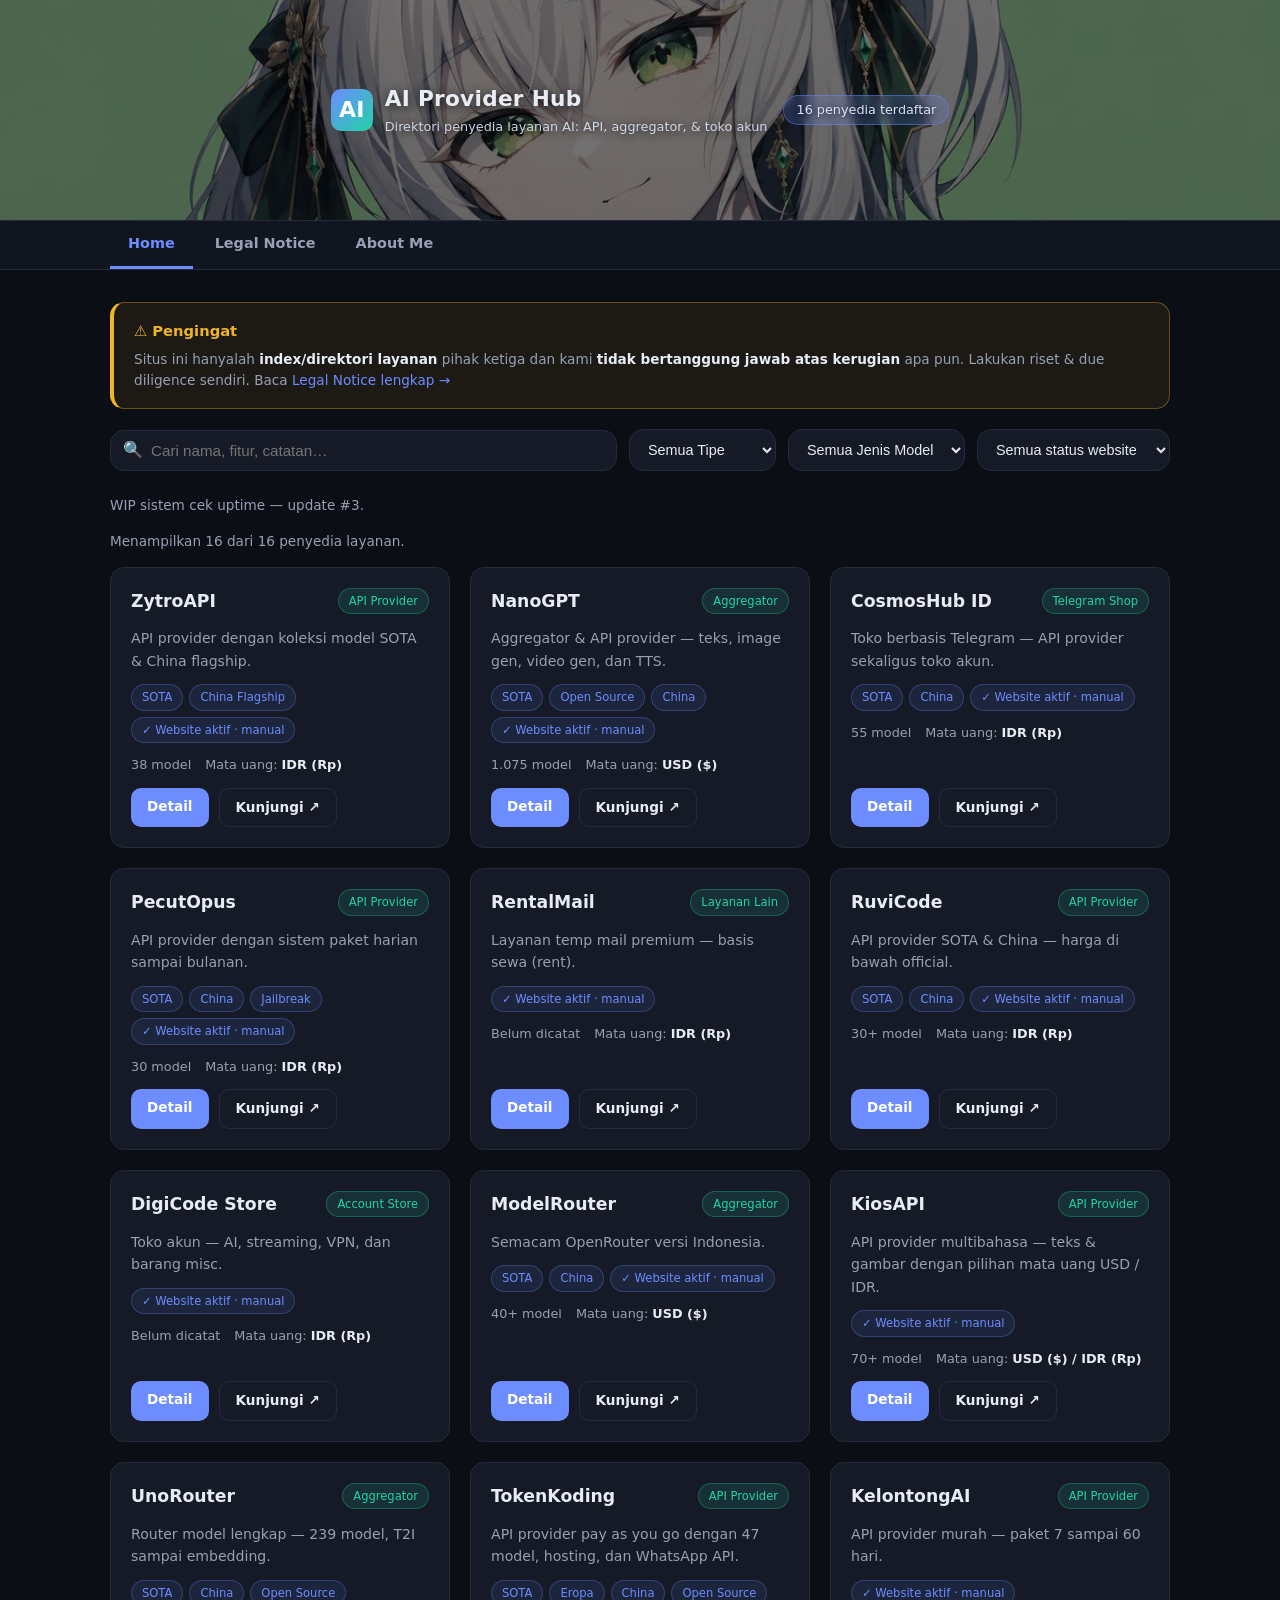
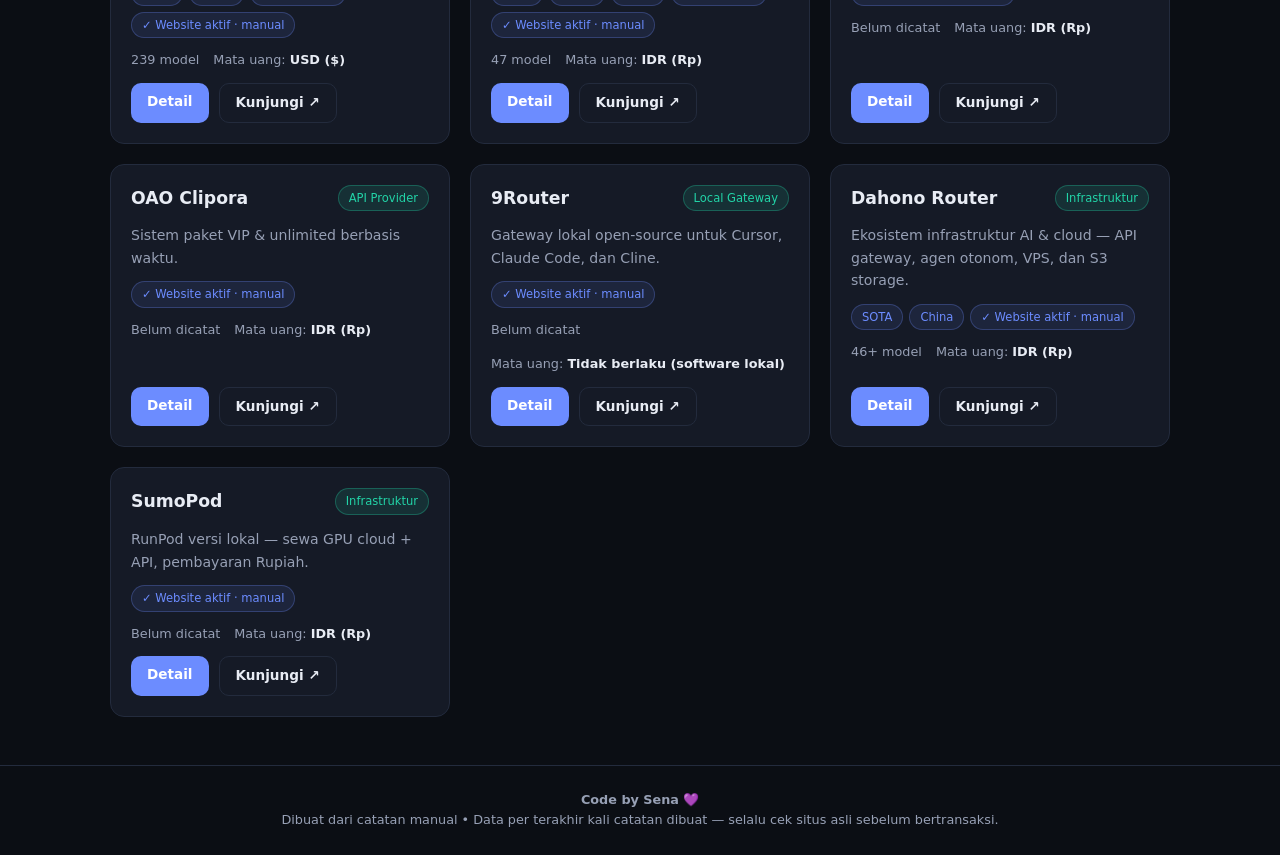
==== index.html @ 37eb5807 "feat: AI Provider Hub - index 16 penyedia AI (home, detail, legal notice, about me)" ====
<!DOCTYPE html>
<html lang="id">
<head>
  <meta charset="UTF-8">
  <meta name="viewport" content="width=device-width, initial-scale=1.0">
  <title>AI Provider Hub — Direktori Penyedia Layanan AI</title>
  <link rel="stylesheet" href="css/style.css">
</head>
<body>
  <header class="site-header">
    <div class="hero">
      <div class="hero-bg"></div>
      <div class="container header-inner">
        <div class="brand">
          <div class="logo">AI</div>
          <div>
            <h1>AI Provider Hub</h1>
            <p>Direktori penyedia layanan AI: API, aggregator, & toko akun</p>
          </div>
        </div>
        <span class="badge-count" id="badge-count"></span>
      </div>
    </div>
    <nav class="site-nav">
      <div class="container nav-inner">
        <a class="nav-link active" href="index.html">Home</a>
        <a class="nav-link" href="legal.html">Legal Notice</a>
        <a class="nav-link" href="about.html">About Me</a>
      </div>
    </nav>
  </header>

  <main class="container">
    <div class="disclaimer">
      <strong>⚠ Pengingat</strong>
      <p>Situs ini hanyalah <b>index/direktori layanan</b> pihak ketiga dan kami <b>tidak bertanggung jawab atas kerugian</b> apa pun. Lakukan riset &amp; due diligence sendiri. Baca <a href="legal.html">Legal Notice lengkap →</a></p>
    </div>

    <div class="toolbar">
      <div class="search-box">
        <span class="icon">🔍</span>
        <input type="text" id="search" aria-label="Cari penyedia" placeholder="Cari nama, fitur, catatan…">
      </div>
      <select class="filter" id="filter-type" aria-label="Tipe layanan">
        <option value="all">Semua Tipe</option>
      </select>
      <select class="filter" id="filter-model" aria-label="Jenis model">
        <option value="all">Semua Jenis Model</option>
      </select>
      <select class="filter" id="filter-status">
        <option value="all">Semua status website</option>
        <option value="active">Website aktif (manual)</option>
      </select>
    </div>
    <p class="result-info">WIP sistem cek uptime — update #3.</p>
    <p class="result-info" id="result-info" aria-live="polite"></p>
    <div class="grid" id="grid"></div>
  </main>

  <footer class="site-footer">
    <div class="container">
      <p><b>Code by Sena</b> 💜</p>
      <p>Dibuat dari catatan manual • Data per terakhir kali catatan dibuat —
      selalu cek situs asli sebelum bertransaksi.</p>
    </div>
  </footer>

  <script src="js/data.js"></script>
  <script src="js/details.js"></script>
  <script src="js/app.js"></script>
</body>
</html>
---- css/style.css ----
/* ===== AI Provider Hub — Stylesheet ===== */
:root {
  --bg: #0b0e14;
  --bg-soft: #11151f;
  --card: #151a26;
  --card-hover: #1a2030;
  --border: #232b3d;
  --text: #e8ecf4;
  --text-dim: #97a0b5;
  --accent: #6c8cff;
  --accent-2: #22d3a7;
  --warn: #f0b429;
  --danger: #ff6b6b;
  --radius: 14px;
}

* { box-sizing: border-box; margin: 0; padding: 0; }

body {
  font-family: "Segoe UI", system-ui, -apple-system, sans-serif;
  background: var(--bg);
  color: var(--text);
  line-height: 1.6;
  min-height: 100vh;
}

a { color: var(--accent); text-decoration: none; }
a:hover { text-decoration: underline; }

.container { max-width: 1100px; margin: 0 auto; padding: 0 20px; }

/* ===== Header ===== */
header.site-header {
  background: var(--bg-soft);
  border-bottom: 1px solid var(--border);
  margin-bottom: 32px;
}
.hero {
  position: relative; overflow: hidden;
  min-height: 220px; display: flex; align-items: center;
}
.hero .hero-bg {
  position: absolute; inset: 0;
  background-image: url("../header-waifu.jpg");
  background-size: cover; background-position: center 25%;
  filter: brightness(.45);
}
.hero .container { position: relative; padding: 36px 20px; }
.header-inner {
  display: flex; flex-wrap: wrap;
  align-items: center; justify-content: space-between; gap: 16px;
}
.brand { display: flex; align-items: center; gap: 12px; }
.brand .logo {
  width: 42px; height: 42px; border-radius: 10px;
  background: linear-gradient(135deg, var(--accent), var(--accent-2));
  display: grid; place-items: center;
  font-size: 22px; color: #fff; font-weight: 800;
}
.brand h1 {
  font-size: 1.35rem; letter-spacing: .3px;
  text-shadow: 0 2px 12px rgba(0,0,0,.8);
}
.brand p {
  font-size: .8rem; color: #cfd6e6;
  text-shadow: 0 1px 8px rgba(0,0,0,.8);
}
.badge-count {
  background: rgba(108,140,255,.2); color: #dbe4ff;
  border: 1px solid rgba(108,140,255,.45);
  padding: 4px 12px; border-radius: 999px; font-size: .8rem;
  backdrop-filter: blur(4px);
  text-shadow: 0 1px 6px rgba(0,0,0,.8);
}
.badge-count a { color: #dbe4ff; }

/* ===== Nav ===== */
.site-nav { background: var(--bg-soft); border-top: 1px solid var(--border); }
.nav-inner { display: flex; gap: 4px; flex-wrap: wrap; }
.nav-link {
  display: inline-block; padding: 11px 18px;
  color: var(--text-dim); font-size: .9rem; font-weight: 600;
  border-bottom: 3px solid transparent;
  transition: color .15s, border-color .15s;
}
.nav-link:hover { color: var(--text); text-decoration: none; }
.nav-link.active { color: var(--accent); border-bottom-color: var(--accent); }

/* ===== Legal page ===== */
.legal-page p { color: var(--text-dim); font-size: .9rem; margin-bottom: 12px; }
.legal-page b { color: var(--text); }

/* ===== Disclaimer ===== */
.disclaimer {
  background: rgba(240,180,41,.08);
  border: 1px solid rgba(240,180,41,.35);
  border-left: 4px solid var(--warn);
  border-radius: var(--radius);
  padding: 16px 20px; margin-bottom: 20px;
}
.disclaimer strong { display: block; color: var(--warn); margin-bottom: 6px; font-size: .92rem; }
.disclaimer p { color: var(--text-dim); font-size: .85rem; }
.disclaimer b { color: var(--text); }

/* ===== About Me ===== */
.about-me {
  display: flex; flex-wrap: wrap; gap: 20px; align-items: center;
  background: var(--card); border: 1px solid var(--border);
  border-radius: var(--radius); padding: 22px 26px; margin-bottom: 24px;
}
.about-photo {
  width: 120px; height: 120px; object-fit: cover;
  border-radius: 50%; border: 3px solid var(--accent);
  flex-shrink: 0; box-shadow: 0 0 20px rgba(108,140,255,.25);
}
.about-body { flex: 1 1 220px; }
.about-body h2 { color: var(--accent); font-size: 1.1rem; margin-bottom: 8px; }
.about-bio { color: var(--text-dim); font-size: .88rem; margin-bottom: 12px; min-height: 20px; }
.about-links { display: flex; flex-wrap: wrap; gap: 10px; }

/* ===== Toolbar (search + filter) ===== */
.toolbar {
  display: flex; flex-wrap: wrap; gap: 12px;
  align-items: center; margin-bottom: 24px;
}
.search-box { flex: 1 1 260px; position: relative; }
.search-box input {
  width: 100%; padding: 11px 14px 11px 40px;
  background: var(--card); border: 1px solid var(--border);
  border-radius: var(--radius); color: var(--text); font-size: .95rem;
}
.search-box input:focus { outline: none; border-color: var(--accent); }
.search-box .icon {
  position: absolute; left: 13px; top: 50%; transform: translateY(-50%);
  color: var(--text-dim); font-size: 1rem; pointer-events: none;
}
select.filter {
  padding: 11px 14px; background: var(--card);
  border: 1px solid var(--border); border-radius: var(--radius);
  color: var(--text); font-size: .9rem; cursor: pointer;
}
.result-info { color: var(--text-dim); font-size: .85rem; margin-bottom: 14px; }

/* ===== Card grid ===== */
.grid {
  display: grid;
  grid-template-columns: repeat(auto-fill, minmax(320px, 1fr));
  gap: 20px;
}
.card {
  background: var(--card); border: 1px solid var(--border);
  border-radius: var(--radius); padding: 20px;
  display: flex; flex-direction: column; gap: 12px;
  transition: border-color .15s, transform .15s, background .15s;
}
.card:hover {
  border-color: var(--accent); background: var(--card-hover);
  transform: translateY(-3px);
}
.card-top { display: flex; justify-content: space-between; align-items: flex-start; gap: 10px; }
.card h2 { font-size: 1.08rem; }
.card h2 a { color: var(--text); }
.card .type {
  font-size: .72rem; padding: 3px 10px; border-radius: 999px;
  background: rgba(34,211,167,.12); color: var(--accent-2);
  border: 1px solid rgba(34,211,167,.3); white-space: nowrap;
}
.tagline { color: var(--text-dim); font-size: .88rem; }
.chips { display: flex; flex-wrap: wrap; gap: 6px; }
.chip {
  font-size: .72rem; padding: 3px 10px; border-radius: 999px;
  background: rgba(108,140,255,.1); color: var(--accent);
  border: 1px solid rgba(108,140,255,.28);
}
.meta-row {
  display: flex; flex-wrap: wrap; gap: 14px;
  font-size: .8rem; color: var(--text-dim);
}
.meta-row b { color: var(--text); }
.card-actions { margin-top: auto; display: flex; gap: 10px; }
.btn {
  display: inline-block; padding: 8px 16px; border-radius: 10px;
  font-size: .85rem; font-weight: 600; cursor: pointer; border: none;
  transition: opacity .15s;
}
.btn:hover { opacity: .85; text-decoration: none; }
.btn-primary { background: var(--accent); color: #fff; }
.btn-outline {
  background: transparent; color: var(--text);
  border: 1px solid var(--border);
}
.btn-outline:hover { border-color: var(--accent); }

/* status dot */
.dot { display: inline-block; width: 8px; height: 8px; border-radius: 50%; margin-right: 6px; }
.dot.active { background: var(--accent-2); }

.empty-state {
  grid-column: 1 / -1; text-align: center; padding: 60px 20px;
  color: var(--text-dim);
}
/* ===== Detail page ===== */
.detail-wrap { max-width: 820px; margin: 0 auto; }
.back-link { display: inline-block; margin-bottom: 18px; font-size: .9rem; }
.detail-head {
  background: var(--card); border: 1px solid var(--border);
  border-radius: var(--radius); padding: 28px; margin-bottom: 20px;
}
.detail-head h1 { font-size: 1.6rem; margin-bottom: 6px; }
.detail-head .tagline { margin-bottom: 16px; }
.head-meta { display: flex; flex-wrap: wrap; gap: 10px; align-items: center; }

.section {
  background: var(--card); border: 1px solid var(--border);
  border-radius: var(--radius); padding: 22px 28px; margin-bottom: 20px;
}
.section h2 {
  font-size: 1.02rem; margin-bottom: 12px;
  color: var(--accent); display: flex; align-items: center; gap: 8px;
}
.section ul { list-style: none; }
.section ul li {
  padding: 7px 0 7px 26px; position: relative;
  border-bottom: 1px dashed var(--border); font-size: .92rem;
}
.section ul li:last-child { border-bottom: none; }
.section ul li::before {
  content: "✓"; position: absolute; left: 2px; color: var(--accent-2);
  font-weight: 700;
}
.section ul.notes li::before { content: "⚠"; color: var(--warn); }

.spec-table { width: 100%; border-collapse: collapse; font-size: .9rem; }
.spec-table td { padding: 10px 8px; border-bottom: 1px solid var(--border); }
.spec-table td:first-child {
  color: var(--text-dim); width: 180px; vertical-align: top;
}
.spec-table tr:last-child td { border-bottom: none; }

.status-banner {
  background: rgba(255,107,107,.1); border: 1px solid rgba(255,107,107,.4);
  color: #ffb3b3; border-radius: 10px; padding: 12px 16px;
  margin-bottom: 20px; font-size: .9rem;
}

.detail-actions { display: flex; flex-wrap: wrap; gap: 12px; margin-top: 24px; }

/* ===== FAQ accordion ===== */
.faq-item { border-bottom: 1px solid var(--border); }
.faq-item:last-child { border-bottom: none; }
.faq-q {
  width: 100%; display: flex; justify-content: space-between;
  align-items: center; gap: 12px; text-align: left;
  background: none; border: none; color: var(--text);
  font-size: .92rem; font-weight: 600; padding: 14px 4px;
  cursor: pointer; font-family: inherit;
}
.faq-q:hover { color: var(--accent); }
.faq-arrow {
  transition: transform .2s; color: var(--accent); flex-shrink: 0;
}
.faq-item.open .faq-arrow { transform: rotate(90deg); }
.faq-a {
  max-height: 0; overflow: hidden;
  transition: max-height .25s ease;
}
.faq-a p {
  color: var(--text-dim); font-size: .88rem;
  padding: 0 4px 14px;
}
.faq-item.open .faq-a { max-height: 300px; }

/* ===== Footer ===== */
footer.site-footer {
  margin-top: 48px; padding: 24px 0;
  border-top: 1px solid var(--border); color: var(--text-dim);
  font-size: .8rem; text-align: center;
}

/* ===== Responsive ===== */
@media (max-width: 600px) {
  .header-inner { flex-direction: column; align-items: flex-start; }
  .detail-head { padding: 20px; }
  .section { padding: 18px 20px; }
}

/* ===== Animation ===== */
@keyframes fadeUp {
  from { opacity: 0; transform: translateY(8px); }
  to { opacity: 1; transform: translateY(0); }
}
.card, .detail-head, .section { animation: fadeUp .3s ease both; }
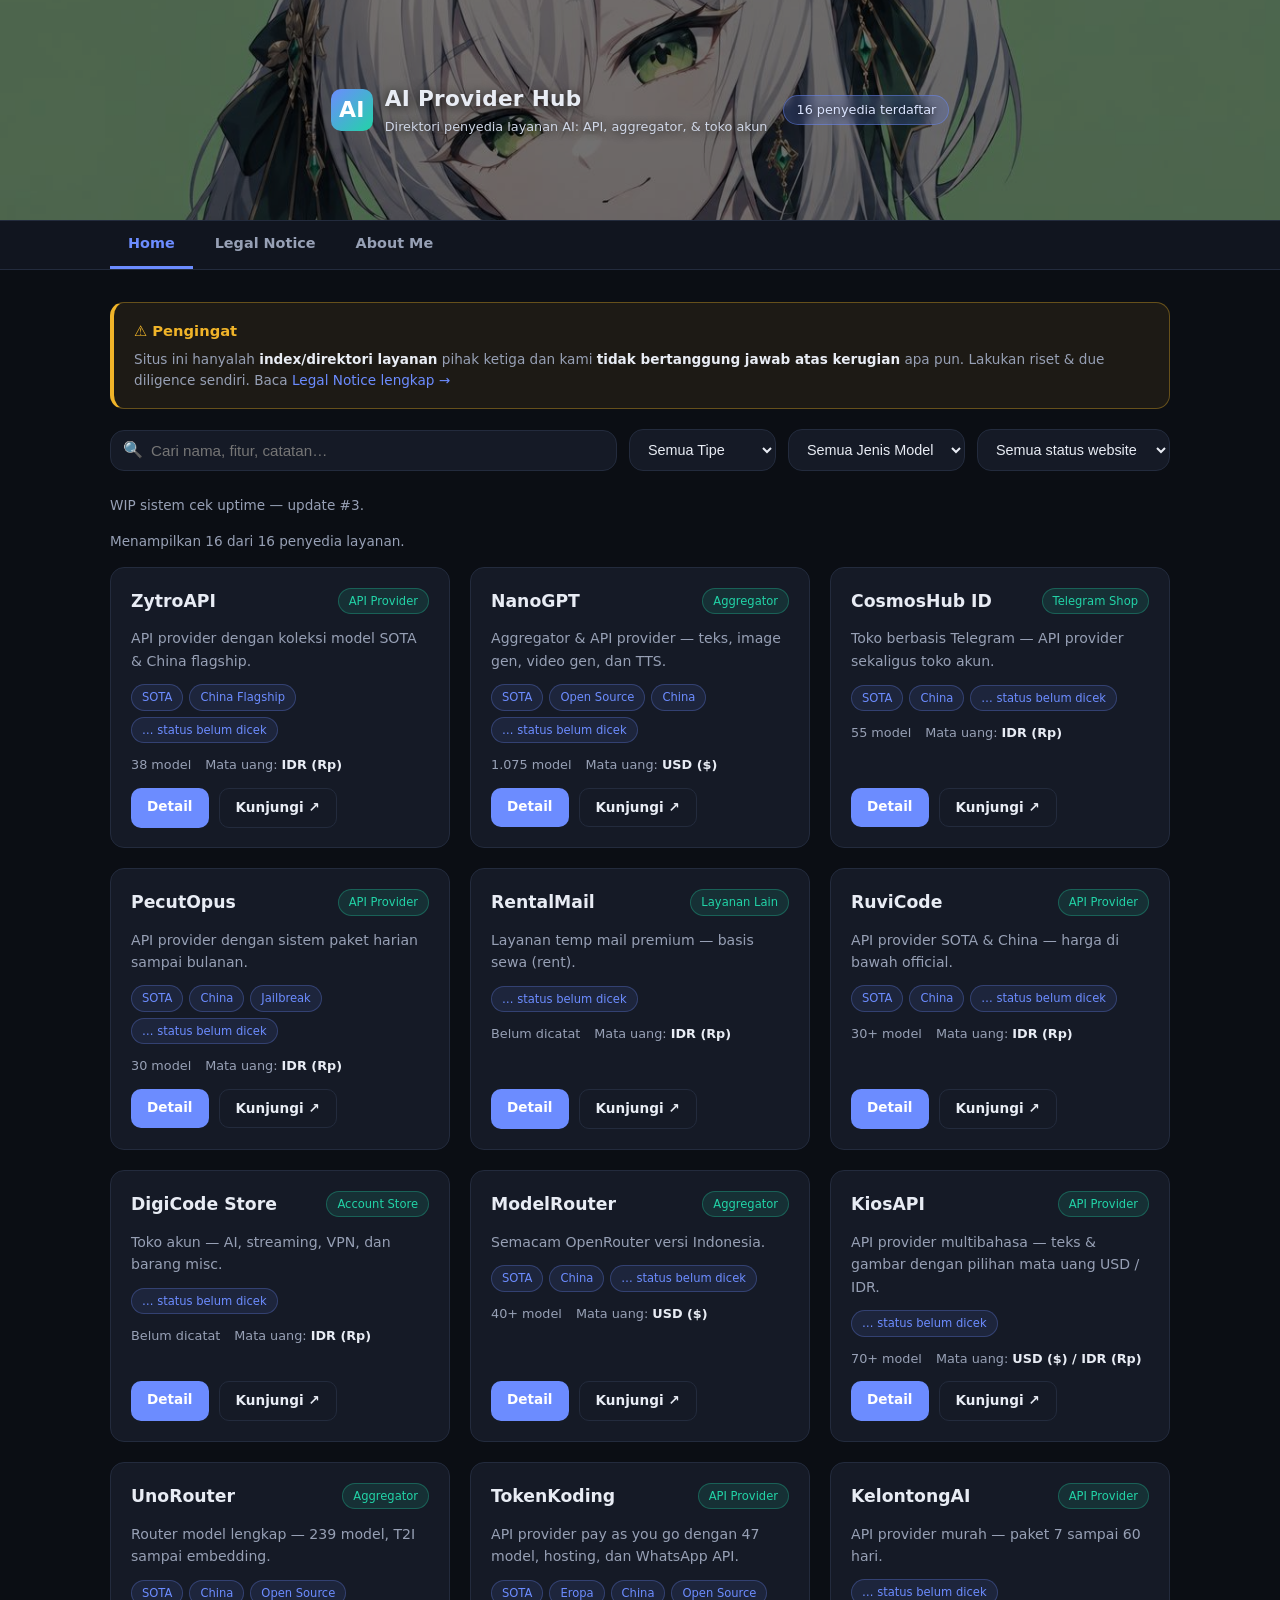
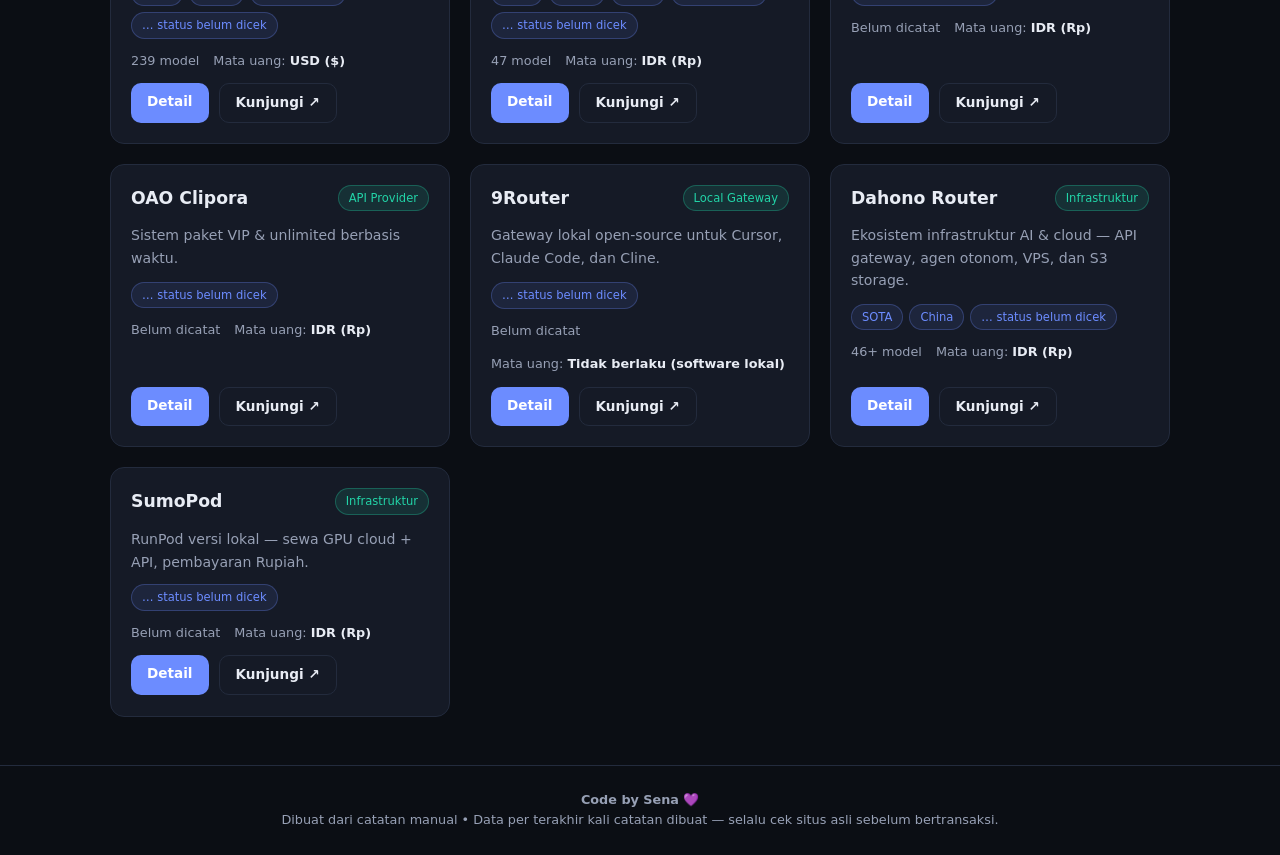
==== commit cf5e0d81: "feat: uptime check otomatis via GitHub Actions (badge status dinamis, 1 request/situs tiap 30 menit)" ====
--- a/index.html
+++ b/index.html
@@ -52,7 +52,7 @@
         <option value="active">Website aktif (manual)</option>
       </select>
     </div>
-    <p class="result-info">WIP sistem cek uptime — update #3.</p>
+    <p class="result-info" id="uptime-note">WIP sistem cek uptime — update #3.</p>
     <p class="result-info" id="result-info" aria-live="polite"></p>
     <div class="grid" id="grid"></div>
   </main>
--- a/css/style.css
+++ b/css/style.css
@@ -195,6 +195,10 @@
 .dot { display: inline-block; width: 8px; height: 8px; border-radius: 50%; margin-right: 6px; }
 .dot.active { background: var(--accent-2); }
 
+/* Chip status uptime otomatis */
+.chip-up { background: rgba(80,200,120,.15); border-color: rgba(80,200,120,.5); color: #8ce8a8; }
+.chip-down { background: rgba(240,80,80,.12); border-color: rgba(240,80,80,.5); color: #ff9d9d; }
+
 .empty-state {
   grid-column: 1 / -1; text-align: center; padding: 60px 20px;
   color: var(--text-dim);
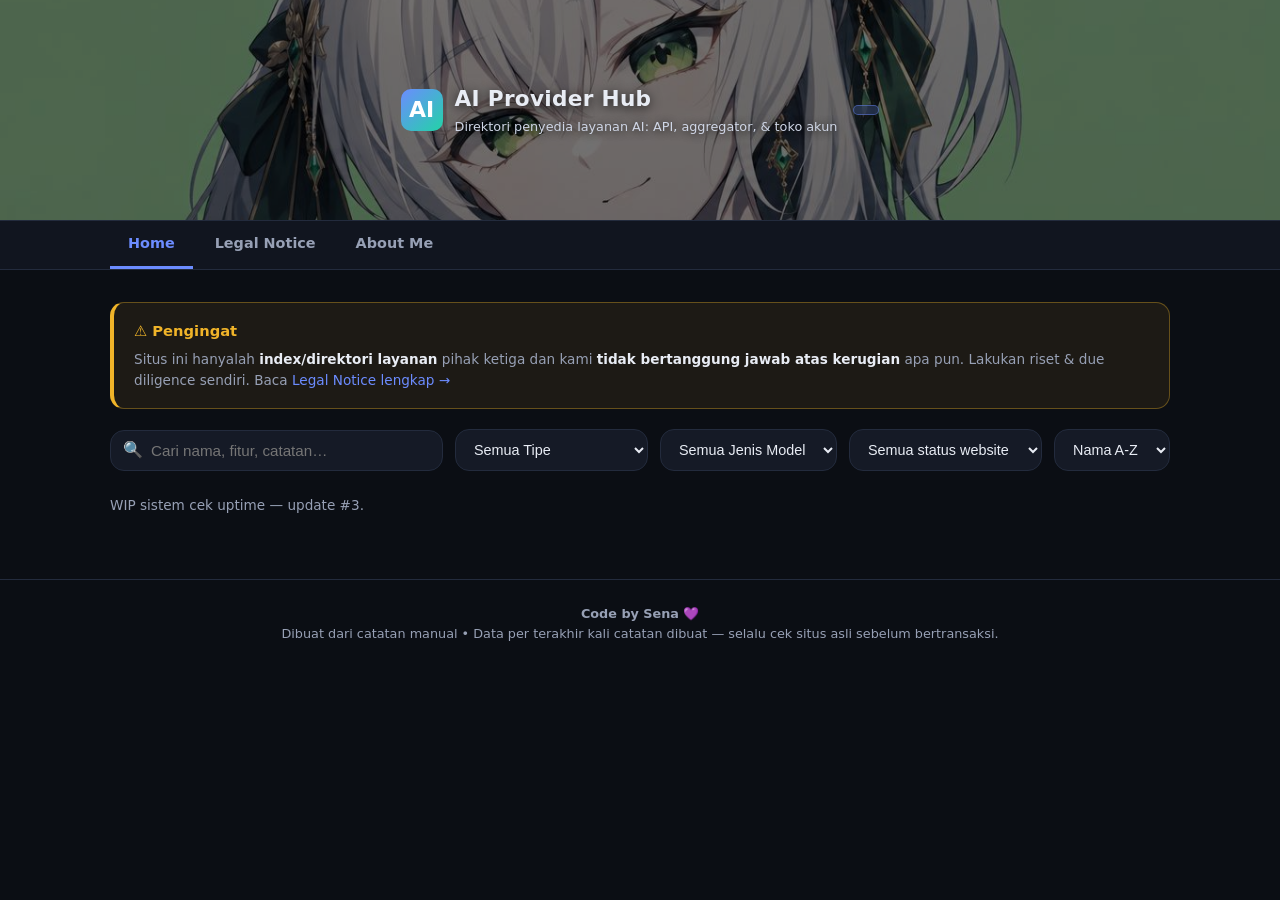
==== commit bc53d2c2: "feat: 7 provider baru (WaveSpeed, Dezgo, AI Horde, fal.ai, RunPod, Vast.ai, Marketku) + sorter nama " ====
--- a/index.html
+++ b/index.html
@@ -51,6 +51,10 @@
         <option value="all">Semua status website</option>
         <option value="active">Website aktif (manual)</option>
       </select>
+      <select class="filter" id="filter-sort" aria-label="Urutkan nama penyedia">
+        <option value="az">Nama A-Z</option>
+        <option value="za">Nama Z-A</option>
+      </select>
     </div>
     <p class="result-info" id="uptime-note">WIP sistem cek uptime — update #3.</p>
     <p class="result-info" id="result-info" aria-live="polite"></p>
--- a/css/style.css
+++ b/css/style.css
@@ -198,6 +198,7 @@
 /* Chip status uptime otomatis */
 .chip-up { background: rgba(80,200,120,.15); border-color: rgba(80,200,120,.5); color: #8ce8a8; }
 .chip-down { background: rgba(240,80,80,.12); border-color: rgba(240,80,80,.5); color: #ff9d9d; }
+.chip-manual { background: rgba(240,180,41,.12); border-color: rgba(240,180,41,.5); color: #ffd48a; }
 
 .empty-state {
   grid-column: 1 / -1; text-align: center; padding: 60px 20px;
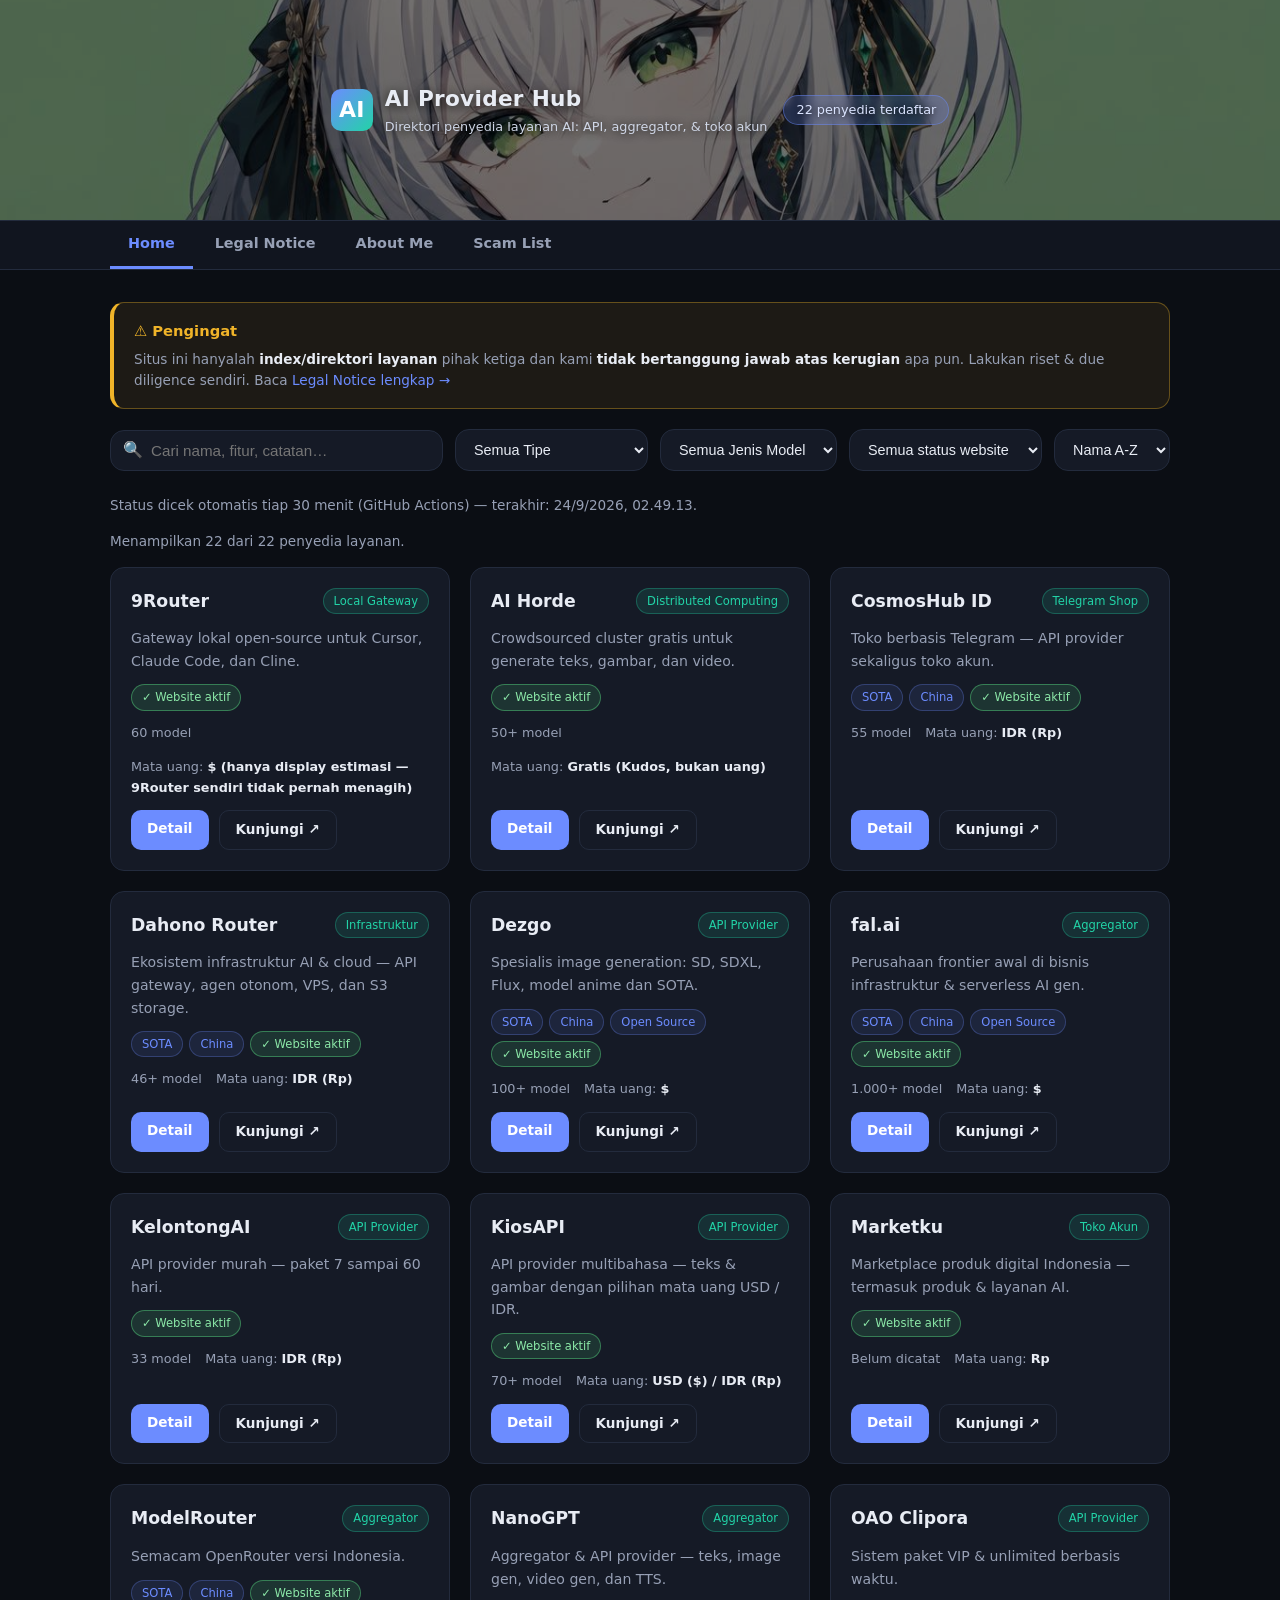
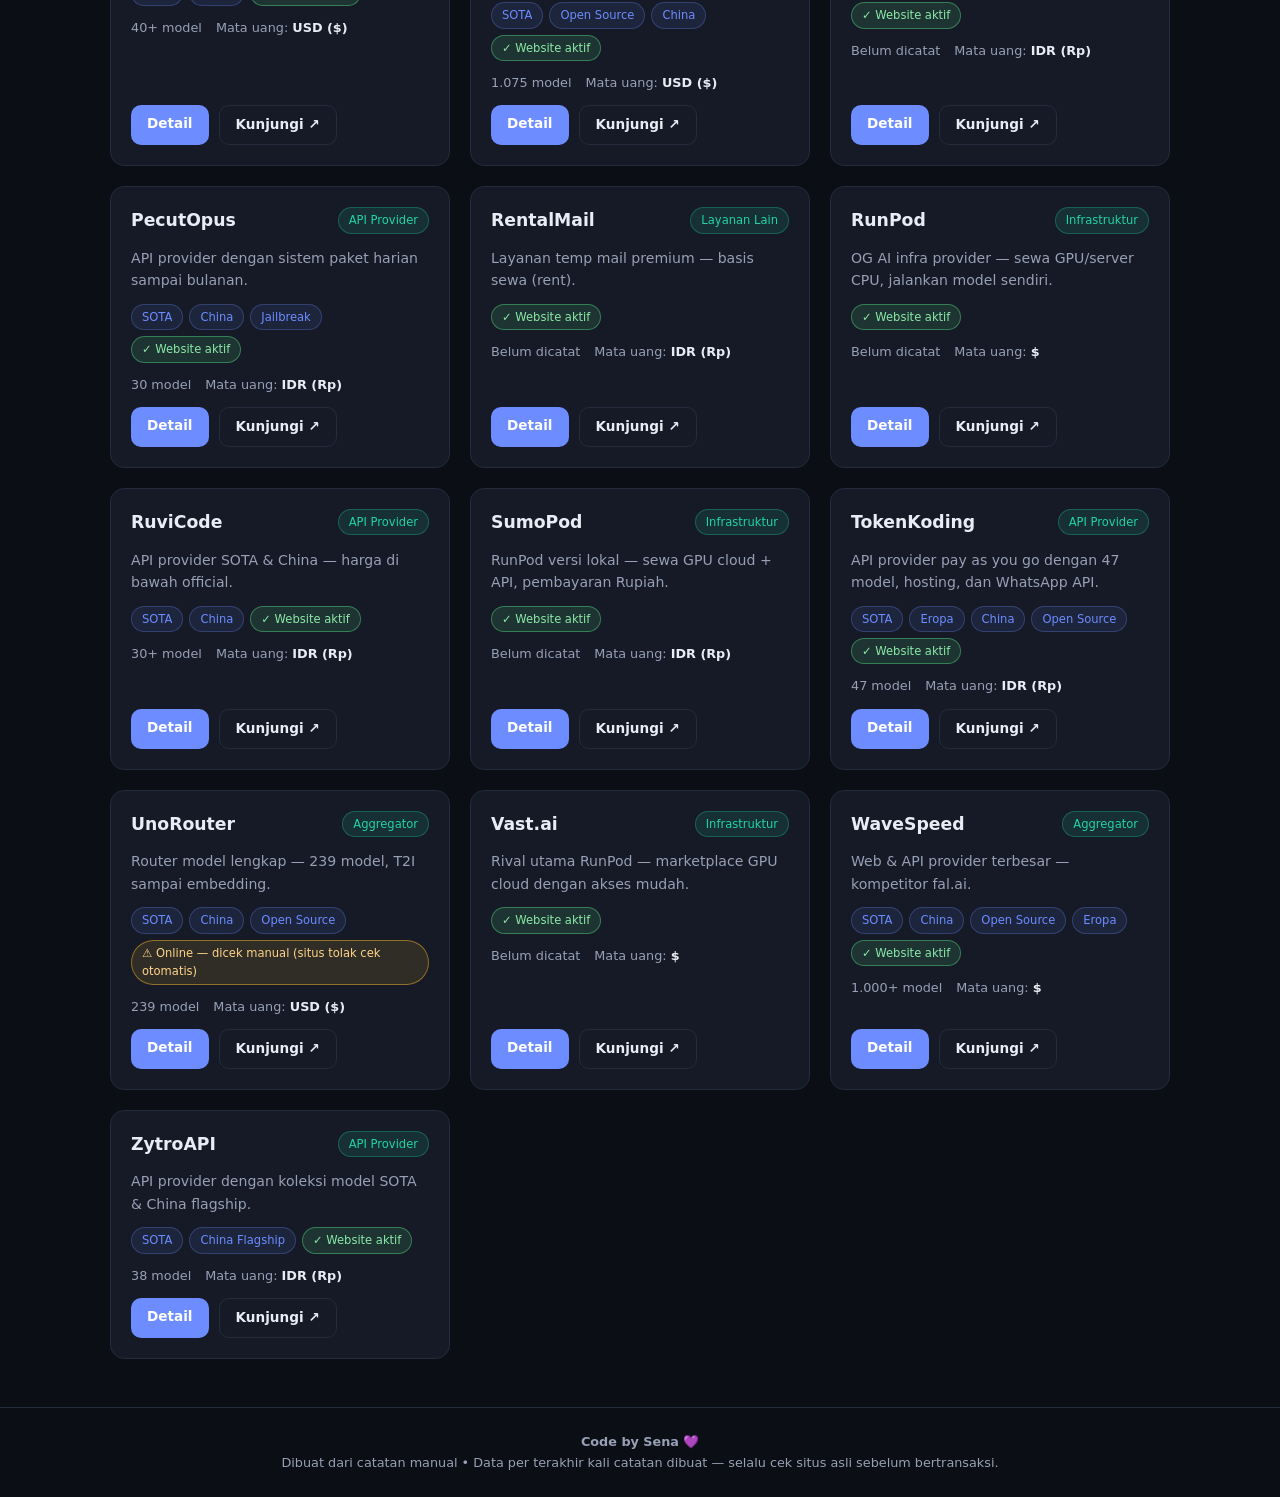
==== commit dae11a96: "feat: halaman Scam List (laporan komunitas Hermes) — DigiCode Store dipindah dari direktori utama; n" ====
--- a/index.html
+++ b/index.html
@@ -26,6 +26,7 @@
         <a class="nav-link active" href="index.html">Home</a>
         <a class="nav-link" href="legal.html">Legal Notice</a>
         <a class="nav-link" href="about.html">About Me</a>
+        <a class="nav-link" href="scam.html">Scam List</a>
       </div>
     </nav>
   </header>
--- a/css/style.css
+++ b/css/style.css
@@ -74,6 +74,29 @@
 }
 .badge-count a { color: #dbe4ff; }
 
+/* ===== Scam List ===== */
+.disclaimer-scam {
+  background: rgba(240,80,80,.08);
+  border: 1px solid rgba(240,80,80,.35);
+  border-left: 4px solid var(--danger, #d9534f);
+}
+.scam-card {
+  background: var(--card);
+  border: 1px solid var(--border);
+  border-left: 4px solid #d9534f;
+  border-radius: var(--radius);
+  padding: 20px;
+}
+.scam-card h3 { color: #ff9d9d; margin-bottom: 6px; }
+.scam-meta {
+  display: flex; flex-wrap: wrap; gap: 10px;
+  color: var(--text-dim); font-size: .82rem; margin-bottom: 12px;
+}
+.scam-reason { color: var(--text-dim); font-size: .9rem; }
+.scam-reason-empty {
+  color: var(--text-dim); font-style: italic; font-size: .9rem;
+}
+
 /* ===== Nav ===== */
 .site-nav { background: var(--bg-soft); border-top: 1px solid var(--border); }
 .nav-inner { display: flex; gap: 4px; flex-wrap: wrap; }
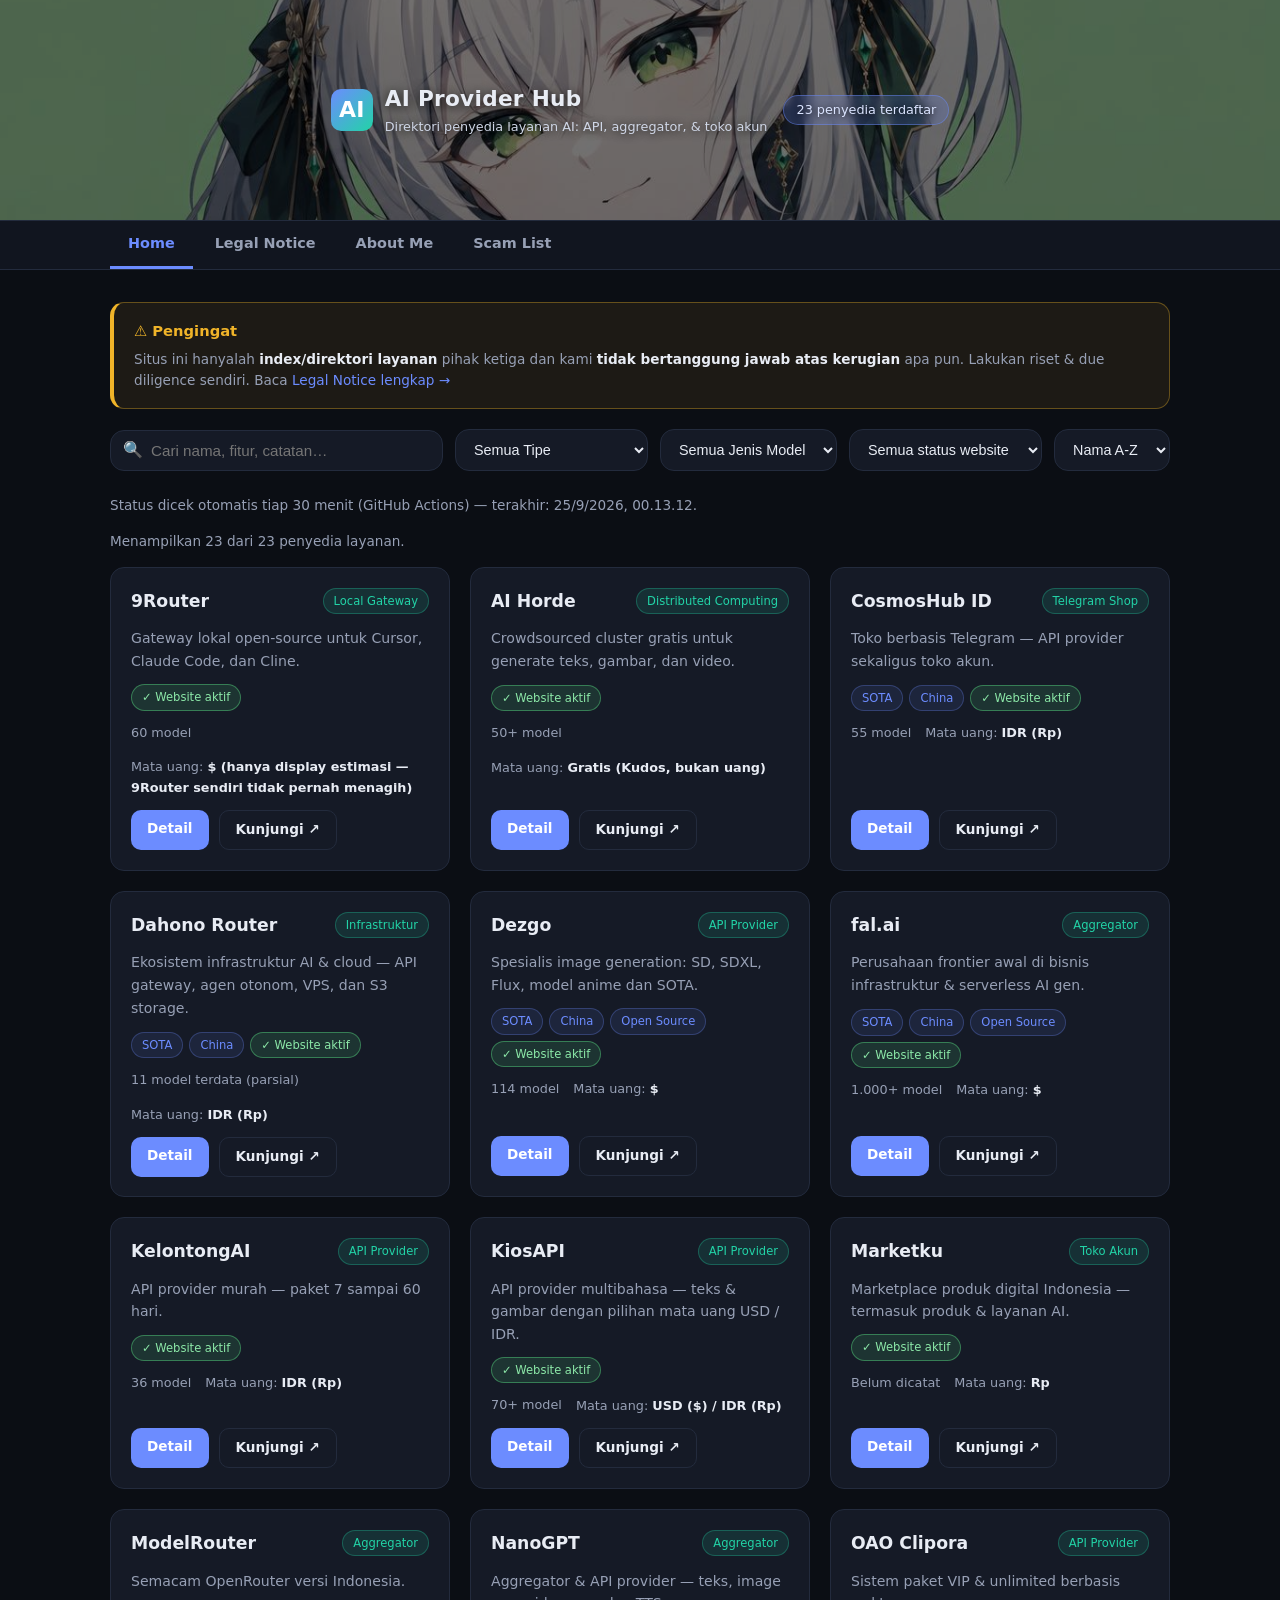
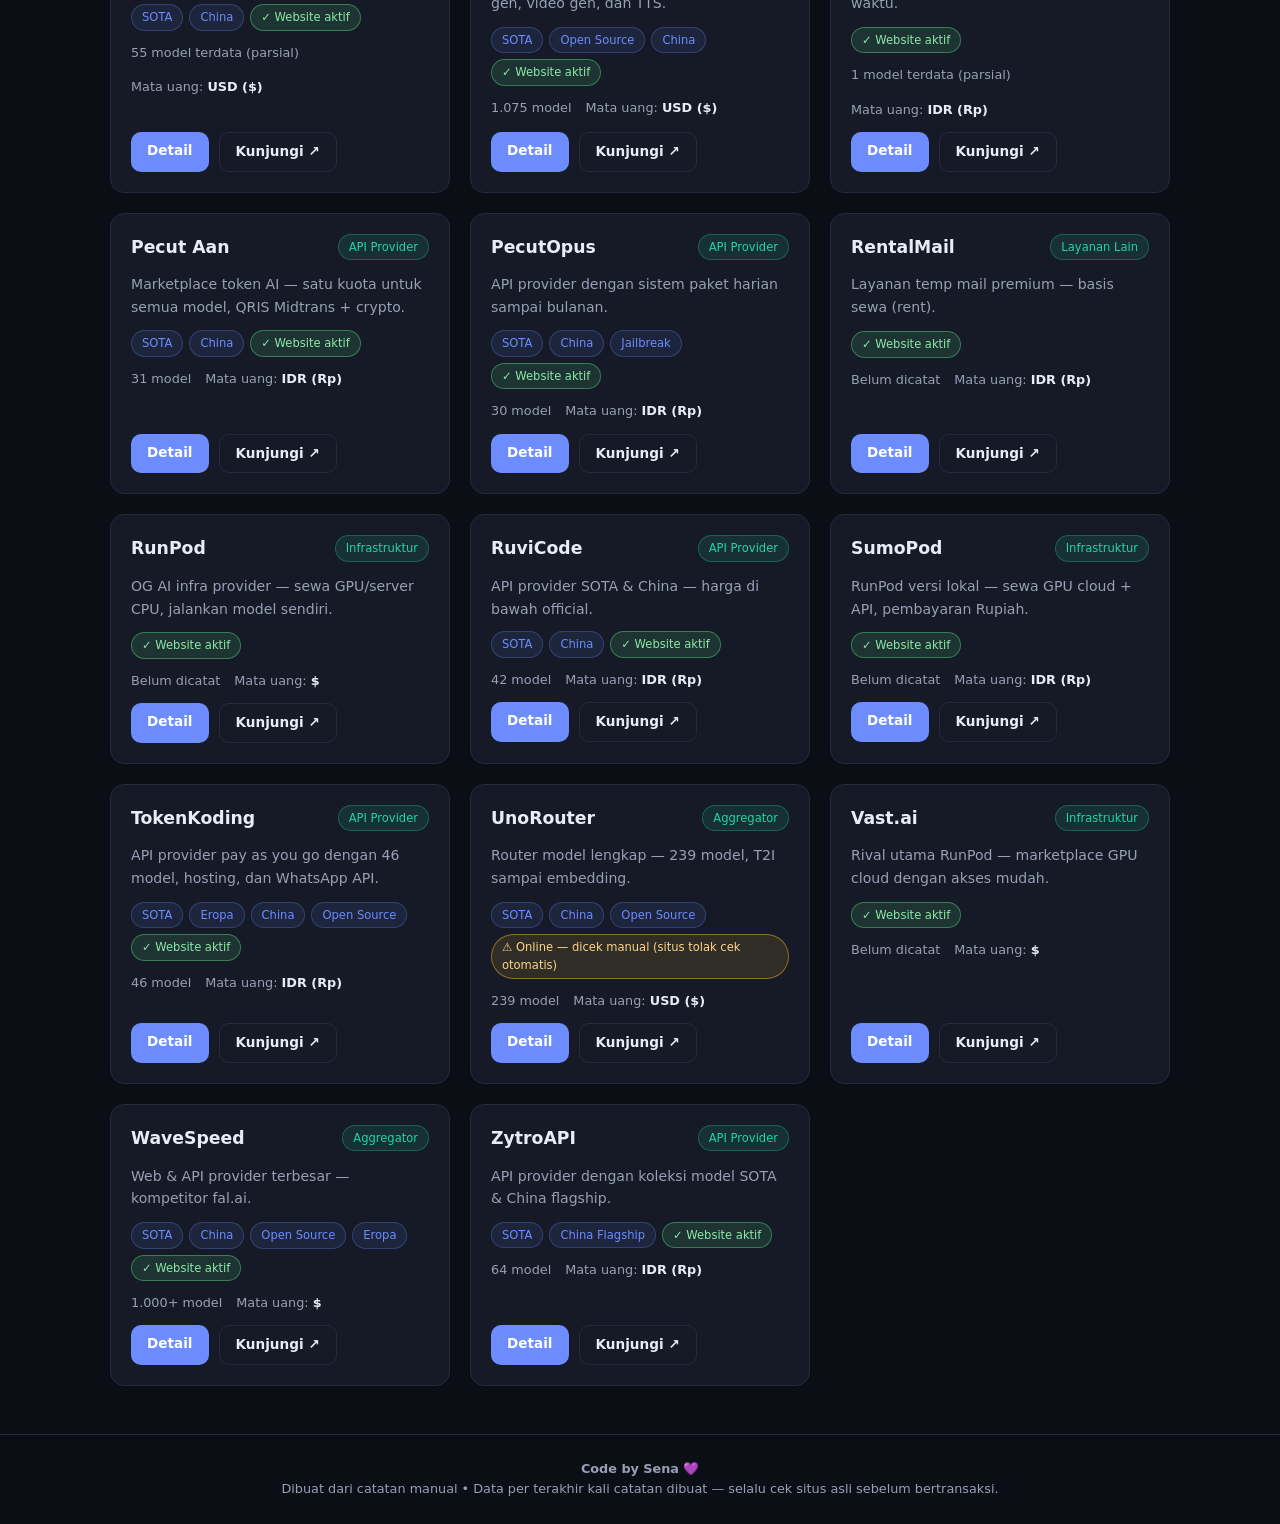
==== commit 1b905923: "feat: add grouped provider model catalogs" ====
--- a/index.html
+++ b/index.html
@@ -71,6 +71,7 @@
   </footer>
 
   <script src="js/data.js"></script>
+  <script src="js/model-catalogs.js"></script>
   <script src="js/details.js"></script>
   <script src="js/app.js"></script>
 </body>
--- a/css/style.css
+++ b/css/style.css
@@ -265,6 +265,34 @@
 }
 .spec-table tr:last-child td { border-bottom: none; }
 
+.catalog-source {
+  color: var(--text-dim); font-size: .82rem; margin: 12px 0;
+}
+.model-families { display: grid; gap: 10px; margin-top: 14px; }
+.model-family {
+  border: 1px solid var(--border); border-radius: 10px;
+  background: var(--bg-soft); overflow: hidden;
+}
+.model-family summary {
+  display: flex; justify-content: space-between; align-items: center; gap: 12px;
+  padding: 12px 14px; cursor: pointer; color: var(--text); font-weight: 600;
+}
+.model-family summary:hover { color: var(--accent); }
+.family-count {
+  flex-shrink: 0; color: var(--text-dim); font-size: .78rem; font-weight: 500;
+}
+.section .model-list {
+  max-height: 420px; overflow-y: auto; padding: 0 14px 8px;
+  border-top: 1px solid var(--border);
+}
+.section .model-list li { padding-left: 4px; }
+.section .model-list li::before { content: none; }
+.model-list code {
+  color: var(--accent-2); background: rgba(34,211,167,.08);
+  border-radius: 5px; padding: 2px 5px; overflow-wrap: anywhere;
+}
+.model-meta { display: block; color: var(--text-dim); font-size: .78rem; margin-top: 2px; }
+
 .status-banner {
   background: rgba(255,107,107,.1); border: 1px solid rgba(255,107,107,.4);
   color: #ffb3b3; border-radius: 10px; padding: 12px 16px;
